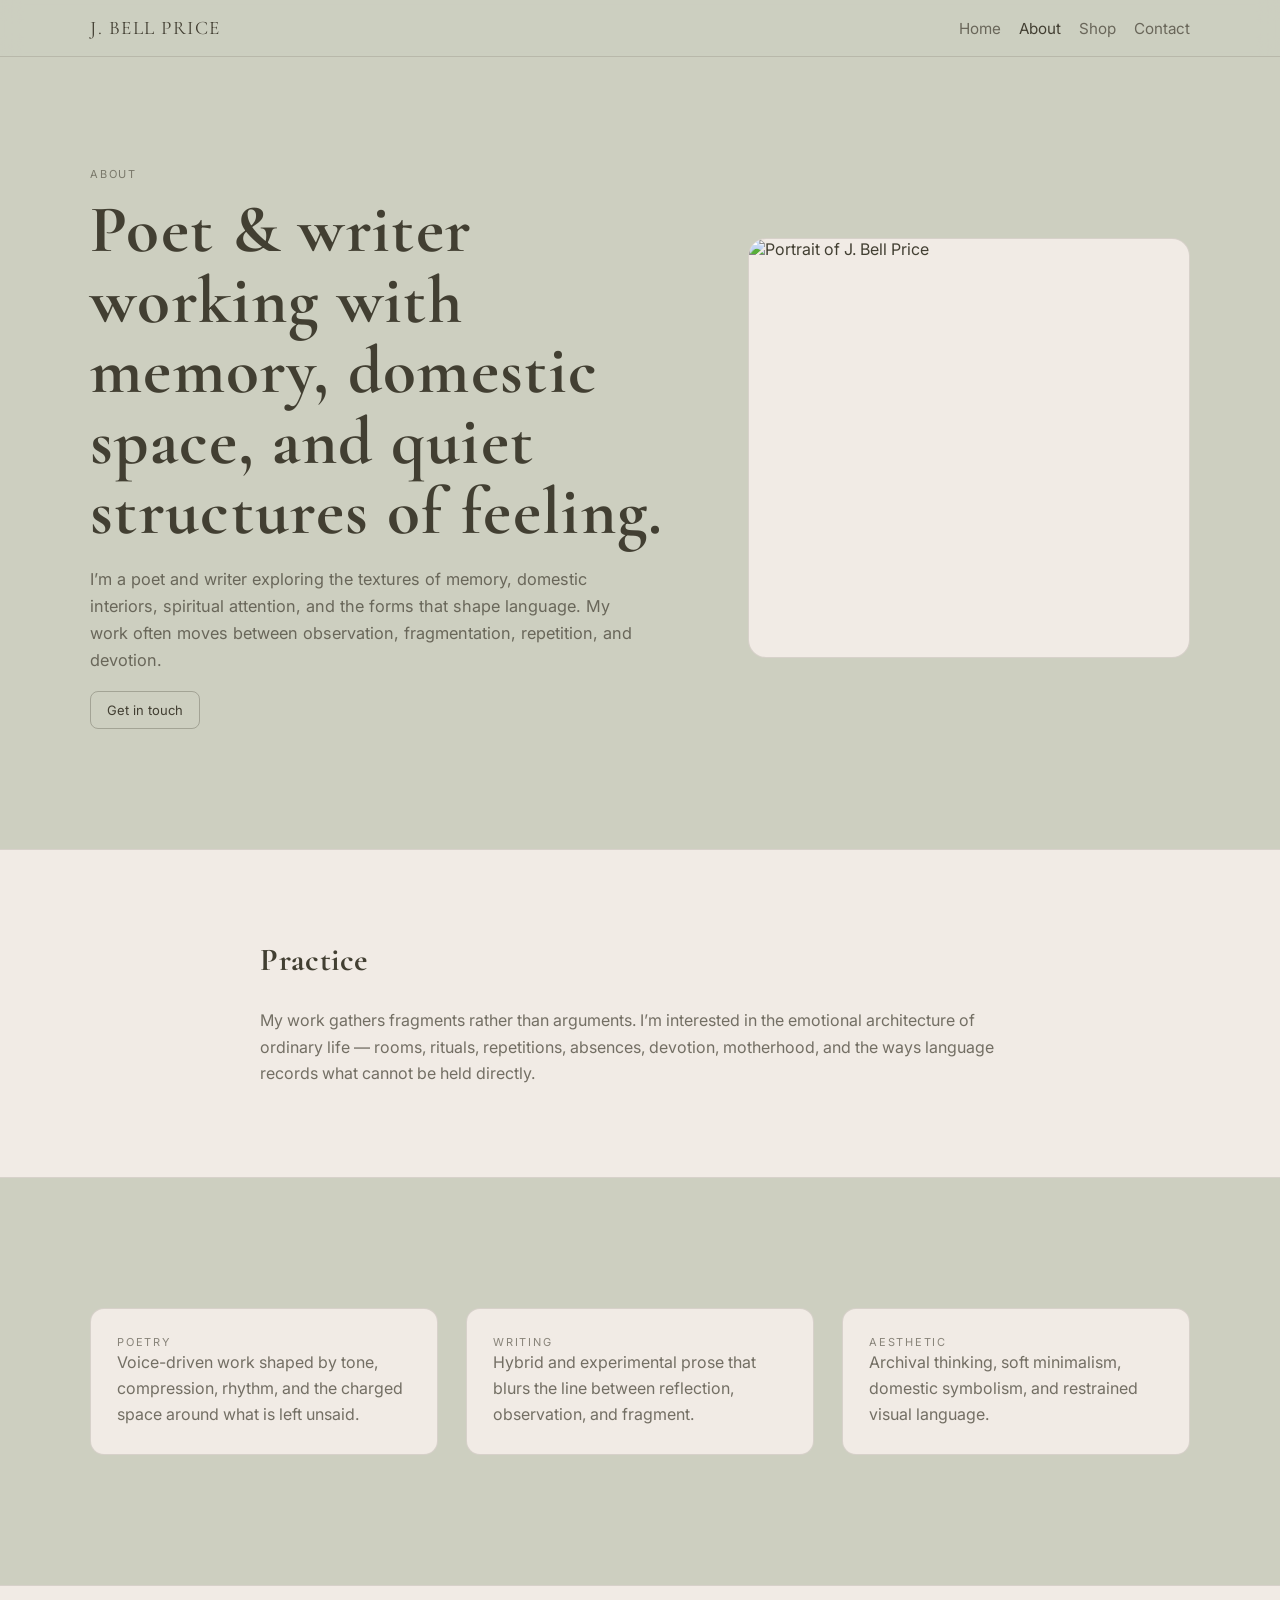
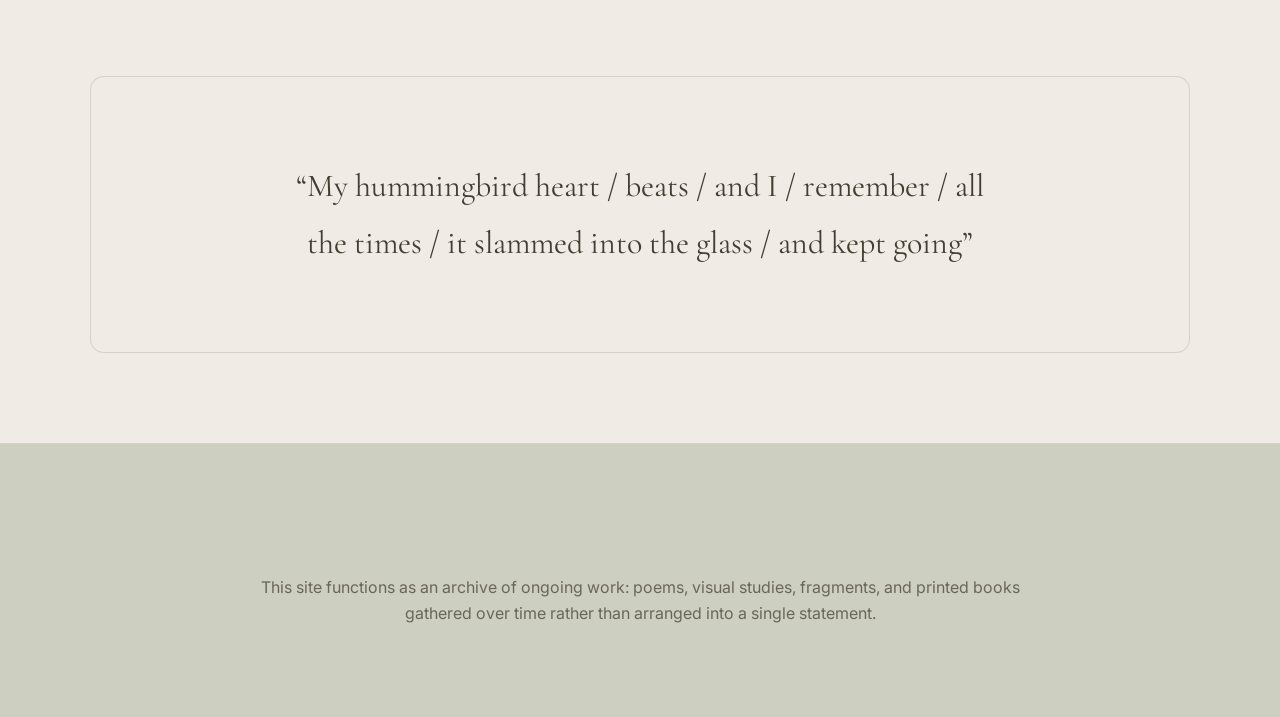
==== about.html @ c355fa76 "No hover on about page as well as minor updates" ====
<!DOCTYPE html>
<html lang="en">
<head>
  <meta charset="UTF-8" />
  <meta name="viewport" content="width=device-width, initial-scale=1.0" />
  <title>About | J. Bell Price</title>

  <!-- Match homepage font stack for consistency across the site -->
  <link href="https://fonts.googleapis.com/css2?family=Cormorant+Garamond:wght@400;600&family=Inter:wght@300;400;500&display=swap" rel="stylesheet">

  <!-- Reuse the same shared stylesheet as the homepage -->
  <link rel="stylesheet" href="css/styles.css" />
</head>
<body>

  <!-- Site navigation matches the homepage -->
  <nav class="nav">
    <div class="container nav-inner">
      <div class="logo">J. BELL PRICE</div>
      <div class="nav-links">
        <a href="index.html">Home</a>
        <a href="about.html" class="active">About</a>
        <a href="shop.html">Shop</a>
        <a href="contact.html">Contact</a>
      </div>
    </div>
  </nav>

  <!-- About hero: uses the same editorial asymmetry as the homepage -->
  <section class="hero">
    <div class="container about-hero-grid">
      <div class="hero-copy">
        <div class="kicker">About</div>
        <h1>Poet &amp; writer working with memory, domestic space, and quiet structures of feeling.</h1>
        <p>
          I’m a poet and writer exploring the textures of memory, domestic interiors,
          spiritual attention, and the forms that shape language. My work often moves
          between observation, fragmentation, repetition, and devotion.
        </p>
        <a class="button" href="contact.html">Get in touch</a>
      </div>

      <!-- Portrait card visually echoes the homepage note card / image language -->
      <div class="about-portrait card image-card no-hover-card">
        <img src="images/portrait.jpg" alt="Portrait of J. Bell Price" />
      </div>
    </div>
  </section>

  <!-- Short statement section gives the page breathing room and editorial rhythm -->
  <section class="section alt">
    <div class="container narrow-copy">
      <div class="section-header">
        <h2>Practice</h2>
      </div>
      <p>
        My work gathers fragments rather than arguments. I’m interested in the emotional
        architecture of ordinary life — rooms, rituals, repetitions, absences, devotion,
        motherhood, and the ways language records what cannot be held directly.
      </p>
    </div>
  </section>

  <!-- Three cards reuse the homepage card language so the site feels unified -->
  <section class="section">
    <div class="container">
      <div class="about-focus-grid">
        <div class="card no-hover-card">
          <div class="tag">Poetry</div>
          <p>
            Voice-driven work shaped by tone, compression, rhythm, and the charged space around what is left unsaid.
          </p>
        </div>

        <div class="card no-hover-card">
          <div class="tag">Writing</div>
          <p>
            Hybrid and experimental prose that blurs the line between reflection, observation, and fragment.
          </p>
        </div>

        <div class="card no-hover-card">
          <div class="tag">Aesthetic</div>
          <p>
            Archival thinking, soft minimalism, domestic symbolism, and restrained visual language.
          </p>
        </div>
      </div>
    </div>
  </section>

  <!-- Quote block keeps the quieter, literary tone of the homepage -->
  <section class="section alt">
    <div class="container">
      <div class="card about-quote-card no-hover-card">
        <p class="about-quote">“My hummingbird heart / beats / and I / remember / all the times / it slammed into the glass / and kept going”</p>
      </div>
    </div>
  </section>

  <!-- Closing section helps the page feel complete instead of abruptly ending -->
  <section class="section">
    <div class="container narrow-copy about-endnote">
      <p>
        This site functions as an archive of ongoing work: poems, visual studies, fragments,
        and printed books gathered over time rather than arranged into a single statement.
      </p>
    </div>
  </section>

</body>
</html>
---- css/styles.css ----
/* ========================================
   J. BELL PRICE — SHARED SITE STYLES
   ----------------------------------------
   This file is intended to power the homepage,
   about, contact, and shop pages with a single
   visual system.
======================================== */

/* ========================================
   1) DESIGN TOKENS
   Centralized colors, shadows, and spacing.
   Update these first if you want to evolve the
   overall feel of the site.
======================================== */
:root {
  --bg: #cdcfc0;
  --surface: #f1ebe5;
  --text: #423f32;
  --muted: rgba(66, 63, 50, 0.72);
  --line: rgba(66, 63, 50, 0.15);
  --line-strong: rgba(66, 63, 50, 0.3);
  --shadow: rgba(0, 0, 0, 0.08);
}

/* ========================================
   2) BASE / RESET
   Shared reset and typography foundation.
======================================== */
* {
  box-sizing: border-box;
  margin: 0;
  padding: 0;
}

html {
  scroll-behavior: smooth;
}

body {
  margin: 0;
  background: var(--bg);
  color: var(--text);
  font-family: 'Inter', system-ui, -apple-system, sans-serif;
}

h1,
h2,
h3 {
  font-family: 'Cormorant Garamond', serif;
  letter-spacing: 0.02em;
  margin: 0;
}

p {
  line-height: 1.65;
  color: var(--muted);
}

a {
  color: inherit;
  text-decoration: none;
}

img {
  max-width: 100%;
}

/* ========================================
   3) SHARED LAYOUT HELPERS
   Reused across all pages.
======================================== */
.container {
  width: min(1100px, 92%);
  margin: 0 auto;
}

.section {
  padding: 90px 0;
}

.section.alt {
  background: var(--surface);
  margin: 40px 0;
  border-top: 1px solid var(--line);
  border-bottom: 1px solid var(--line);
}

.hero {
  padding: 110px 0 80px;
}

.narrow-copy {
  max-width: 760px;
}

.section-header {
  margin-bottom: 28px;
}

.section-header h2 {
  font-size: 2rem;
  margin-bottom: 10px;
}

.section-intro {
  max-width: 560px;
}

/* ========================================
   4) SHARED TYPE DETAILS
   Small recurring typographic treatments.
======================================== */
.kicker,
.tag,
.work-meta {
  text-transform: uppercase;
  letter-spacing: 0.16em;
  font-size: 11px;
  color: rgba(66, 63, 50, 0.6);
}

/* ========================================
   5) NAVIGATION
   Shared across every page.
======================================== */
.nav {
  position: sticky;
  top: 0;
  z-index: 100;
  background: rgba(205, 207, 192, 0.9);
  backdrop-filter: blur(10px);
  border-bottom: 1px solid var(--line);
}

.nav-inner {
  display: flex;
  justify-content: space-between;
  align-items: center;
  gap: 24px;
  padding: 16px 0;
}

.logo {
  font-family: 'Cormorant Garamond', serif;
  font-size: 1.2rem;
  letter-spacing: 0.08em;
  white-space: nowrap;
}

.nav-links {
  display: flex;
  gap: 18px;
  flex-wrap: wrap;
}

.nav-links a {
  color: rgba(66, 63, 50, 0.72);
  font-size: 0.95rem;
  transition: opacity 0.2s ease, color 0.2s ease;
}

.nav-links a:hover,
.nav-links a.active {
  color: var(--text);
  opacity: 1;
}

/* ========================================
   6) SHARED BUTTONS + CARDS
   Used throughout the site so pages feel related.
======================================== */
.button {
  display: inline-block;
  margin-top: 18px;
  padding: 10px 16px;
  border: 1px solid var(--line-strong);
  border-radius: 8px;
  font-size: 13px;
  transition: background 0.2s ease, transform 0.2s ease;
}

.button:hover {
  background: rgba(255, 255, 255, 0.35);
  transform: translateY(-1px);
}

.card {
  background: var(--surface);
  border: 1px solid var(--line);
  padding: 26px;
  border-radius: 14px;
  transition: transform 0.25s ease, box-shadow 0.25s ease;
}

.card:hover {
  transform: translateY(-6px);
  box-shadow: 0 20px 40px var(--shadow);
}

.no-hover-card:hover {
  transform: none;
  box-shadow: none;
}

.image-card {
  padding: 0;
  overflow: hidden;
  border-radius: 18px;
}

.image-card img {
  width: 100%;
  height: 100%;
  object-fit: cover;
  display: block;
}

.error {
  color: #8b2f2f;
  text-align: center;
  margin-top: 28px;
}

/* ========================================
   7) HOMEPAGE — HERO + THEMES + WORKS
======================================== */
.hero-grid {
  display: grid;
  grid-template-columns: 1.3fr 0.7fr;
  gap: 60px;
  align-items: center;
}

.hero-copy .kicker {
  margin-bottom: 14px;
}

.hero h1 {
  font-size: clamp(2.5rem, 6vw, 4.2rem);
  line-height: 1.05;
  max-width: 760px;
}

.hero-copy p {
  margin-top: 18px;
  max-width: 560px;
  font-size: 1.02rem;
}

.themes-grid {
  display: grid;
  grid-template-columns: repeat(auto-fit, minmax(210px, 1fr));
  gap: 18px;
}

.theme-card {
  display: block;
  background: rgba(255, 255, 255, 0.18);
  border: 1px solid var(--line);
  border-radius: 14px;
  padding: 22px;
  transition: transform 0.25s ease, box-shadow 0.25s ease, background 0.25s ease;
}

.theme-card:hover {
  transform: translateY(-4px);
  box-shadow: 0 16px 32px var(--shadow);
  background: rgba(255, 255, 255, 0.28);
}

.theme-card h3 {
  font-size: 1.5rem;
  margin: 6px 0 8px;
}

.works-feed {
  display: grid;
  gap: 34px;
}

.work {
  display: grid;
  grid-template-columns: minmax(0, 1.1fr) minmax(260px, 0.9fr);
  gap: 24px;
  align-items: center;
  padding: 18px 0;
  border-bottom: 1px solid var(--line);
}

.work.align-right {
  grid-template-columns: minmax(260px, 0.9fr) minmax(0, 1.1fr);
}

.work.align-right .work-art {
  order: 2;
}

.work.align-right .work-text {
  order: 1;
  text-align: right;
  justify-self: end;
}

.work-art {
  position: relative;
  width: 100%;
  overflow: hidden;
  border-radius: 14px;
  background: var(--surface);
  border: 1px solid var(--line);
  min-height: 220px;
}

.work-art img {
  width: 100%;
  height: 100%;
  object-fit: cover;
  display: block;
  transition: transform 0.4s ease;
}

.work:hover .work-art img {
  transform: scale(1.05);
}

.work.is-large .work-art {
  min-height: 360px;
}

.work.is-medium .work-art {
  min-height: 280px;
}

.work.is-small .work-art {
  min-height: 220px;
}

.work.is-text {
  grid-template-columns: 1fr;
}

.work-text {
  max-width: 420px;
}

.work-text h3 {
  position: relative;
  font-size: clamp(1.6rem, 3vw, 2.1rem);
  margin: 8px 0 12px;
  display: inline-block;
  transition: transform 0.25s ease;
}

.work-text h3::after {
  content: "";
  position: absolute;
  left: 0;
  bottom: -4px;
  width: 100%;
  height: 1px;
  background: var(--text);
  transform: scaleX(0);
  transform-origin: left;
  transition: transform 0.25s ease;
}

.work:hover .work-text h3 {
  transform: scale(1.02);
}

.work:hover .work-text h3::after {
  transform: scaleX(1);
}

/* ========================================
   8) HOMEPAGE — BOOKSHELF
======================================== */
.books-shelf-wrap {
  overflow-x: auto;
  overflow-y: visible;
  padding-top: 220px;
  margin-top: -196px;
}

#books-grid {
  display: flex;
  align-items: flex-end;
  gap: 0;
  margin-top: 24px;
  overflow: visible;
  padding-bottom: 16px;
  min-width: max-content;
  position: relative;
}

#books-grid::after {
  content: "";
  position: absolute;
  left: 0;
  right: 0;
  bottom: 0;
  height: 8px;
  background: rgba(66, 63, 50, 0.25);
  border-radius: 3px;
}

.card-link {
  position: relative;
  display: flex;
  align-items: flex-end;
  justify-content: center;
  margin-right: 2px;
  transform: rotate(var(--tilt, 0deg));
  transform-origin: bottom center;
  transition: transform 0.25s ease;
}

.book-card {
  position: relative;
  background: none;
  border: none;
  padding: 0;
  display: flex;
  align-items: flex-end;
  justify-content: center;
}

.book-preview {
  display: none;
}

.card-link:hover {
  transform: translateY(-6px) rotate(var(--tilt, 0deg));
}

.book-spine {
  width: auto;
  height: 160px;
  object-fit: contain;
  display: block;
  transition: transform 0.2s ease;
}

.card-link.is-large .book-spine {
  height: 190px;
}

.card-link.is-wide .book-spine {
  height: 175px;
}

.card-link.is-tall .book-spine {
  height: 210px;
}

.card-link:hover .book-spine {
  transform: translateY(-4px);
}

.floating-book-preview {
  position: fixed;
  z-index: 1000;
  width: 180px;
  padding: 10px;
  border-radius: 14px;
  border: 1px solid var(--line);
  background: var(--surface);
  box-shadow: 0 20px 40px var(--shadow);
  pointer-events: none;
  opacity: 0;
  transform: translateY(10px) scale(0.98);
  transition: opacity 0.18s ease, transform 0.18s ease;
}

.floating-book-preview.is-visible {
  opacity: 1;
  transform: translateY(0) scale(1);
}

.book-full {
  width: 100%;
  height: auto;
  display: block;
  border-radius: 8px;
}

.books-empty {
  margin-top: 24px;
  border: 1px dashed rgba(66, 63, 50, 0.25);
  border-radius: 14px;
  padding: 34px;
  text-align: center;
  color: var(--muted);
  background: rgba(255, 255, 255, 0.16);
}

/* ========================================
   9) ABOUT PAGE
   These classes give the About page a specific
   structure while still using shared cards,
   typography, and spacing.
======================================== */
.about-hero-grid {
  display: grid;
  grid-template-columns: 1.15fr 0.85fr;
  gap: 60px;
  align-items: center;
}

.about-portrait {
  min-height: 420px;
}

.about-focus-grid {
  display: grid;
  grid-template-columns: repeat(3, minmax(0, 1fr));
  gap: 28px;
}

.about-quote-card {
  padding: 80px;
  text-align: center;
}

.about-quote {
  font-size: clamp(1.5rem, 2.5vw, 2rem);
  line-height: 1.8;
  max-width: 720px;
  margin: 0 auto;
  font-family: 'Cormorant Garamond', serif;
  color: var(--text);
}

.about-endnote {
  text-align: center;
}

/* ========================================
   10) CONTACT PAGE
   Contact layout and form styles are isolated
   here so they stay reusable but organized.
======================================== */
.contact-grid {
  display: grid;
  grid-template-columns: 0.95fr 1.05fr;
  gap: 60px;
  align-items: start;
}

.contact-intro p {
  max-width: 560px;
}

.contact-details {
  margin-top: 28px;
}

.contact-form-card {
  padding: 34px;
}

.contact-form {
  width: 100%;
}

.contact-form label {
  display: block;
  margin-bottom: 8px;
  font-size: 11px;
  letter-spacing: 0.16em;
  text-transform: uppercase;
  color: rgba(66, 63, 50, 0.6);
}

.contact-form input,
.contact-form textarea {
  width: 100%;
  margin-bottom: 20px;
  padding: 14px 16px;
  border-radius: 10px;
  border: 1px solid var(--line);
  background: rgba(255, 255, 255, 0.6);
  color: var(--text);
  font: inherit;
  transition: border-color 0.2s ease, background 0.2s ease;
}

.contact-form input:focus,
.contact-form textarea:focus {
  outline: none;
  border-color: rgba(66, 63, 50, 0.3);
  background: rgba(255, 255, 255, 0.9);
}

.contact-form textarea {
  min-height: 160px;
  resize: vertical;
}

.contact-submit {
  cursor: pointer;
  background: transparent;
}

/* ========================================
   11) SHOP PAGE
   Product grid + product card rules.
======================================== */
.shop-hero {
  padding-bottom: 40px;
}

.shop-header {
  text-align: center;
  max-width: 760px;
}

.shop-header h1 {
  margin-top: 10px;
  margin-bottom: 14px;
}

.shop-header p {
  max-width: 560px;
  margin: 0 auto;
}

.shop-grid {
  display: grid;
  grid-template-columns: repeat(3, minmax(0, 1fr));
  gap: 28px;
}

.product {
  padding: 0;
  overflow: hidden;
}

.product-image-link {
  display: block;
}

.product-image {
  background: rgba(255, 255, 255, 0.22);
  border-bottom: 1px solid var(--line);
  aspect-ratio: 4 / 3;
  overflow: hidden;
}

.product-image img {
  width: 100%;
  height: 100%;
  object-fit: cover;
  display: block;
  transition: transform 0.4s ease;
}

.product:hover .product-image img {
  transform: scale(1.04);
}

.product-content {
  padding: 22px;
}

.product-title {
  font-size: 1.6rem;
  margin: 8px 0 8px;
  font-family: 'Cormorant Garamond', serif;
}

.product-desc {
  margin-bottom: 16px;
}

.product-meta {
  display: flex;
  justify-content: space-between;
  align-items: center;
  gap: 16px;
}

.price {
  font-size: 0.95rem;
  color: var(--text);
}

.product-button {
  margin-top: 0;
}

/* ========================================
   12) EXTERNAL TRACE / PLACEHOLDERS
======================================== */
.external-trace p {
  max-width: 520px;
}

.ig-placeholder {
  margin-top: 22px;
  border: 1px dashed rgba(66, 63, 50, 0.25);
  padding: 40px;
  text-align: center;
  border-radius: 14px;
  background: rgba(255, 255, 255, 0.16);
  color: var(--muted);
}

.about {
  text-align: center;
  max-width: 680px;
  margin: 0 auto;
}

/* ========================================
   13) RESPONSIVE RULES
   Shared breakpoints live at the bottom so
   they are easy to find and update.
======================================== */
@media (max-width: 1000px) {
  .shop-grid {
    grid-template-columns: repeat(2, minmax(0, 1fr));
  }
}

@media (max-width: 900px) {
  .hero-grid,
  .about-hero-grid,
  .contact-grid,
  .work,
  .work.align-right,
  .about-focus-grid {
    grid-template-columns: 1fr;
  }

  .hero {
    padding: 90px 0 60px;
  }

  .hero h1 {
    font-size: 36px;
  }

  .work.align-right .work-art,
  .work.align-right .work-text {
    order: initial;
  }

  .work.align-right .work-text {
    text-align: left;
    justify-self: start;
  }

  .about-portrait {
    min-height: 340px;
  }

  .about-quote-card {
    padding: 48px 28px;
  }
}

@media (max-width: 700px) {
  .nav-inner {
    flex-direction: column;
    align-items: flex-start;
  }

  .nav-links {
    gap: 14px;
  }

  .section {
    padding: 72px 0;
  }

  .books-shelf-wrap {
    padding-top: 200px;
    margin-top: -176px;
  }

  .shop-grid {
    grid-template-columns: 1fr;
  }
}

.work-page-grid {
  display: grid;
  grid-template-columns: 0.9fr 1.1fr;
  gap: 60px;
  align-items: center;
}

.work-image-card {
  min-height: 460px;
}

.work-theme-list {
  display: flex;
  flex-wrap: wrap;
  gap: 8px;
  margin-top: 22px;
}

.work-theme-list a {
  border: 1px solid var(--line);
  border-radius: 999px;
  padding: 6px 10px;
  font-size: 12px;
}

.work-body {
  max-width: 760px;
}

.poem-text p,
.prose-text p {
  margin-bottom: 1.4em;
}

@media (max-width: 900px) {
  .work-page-grid {
    grid-template-columns: 1fr;
  }

  .work-image-card {
    min-height: 340px;
  }
}
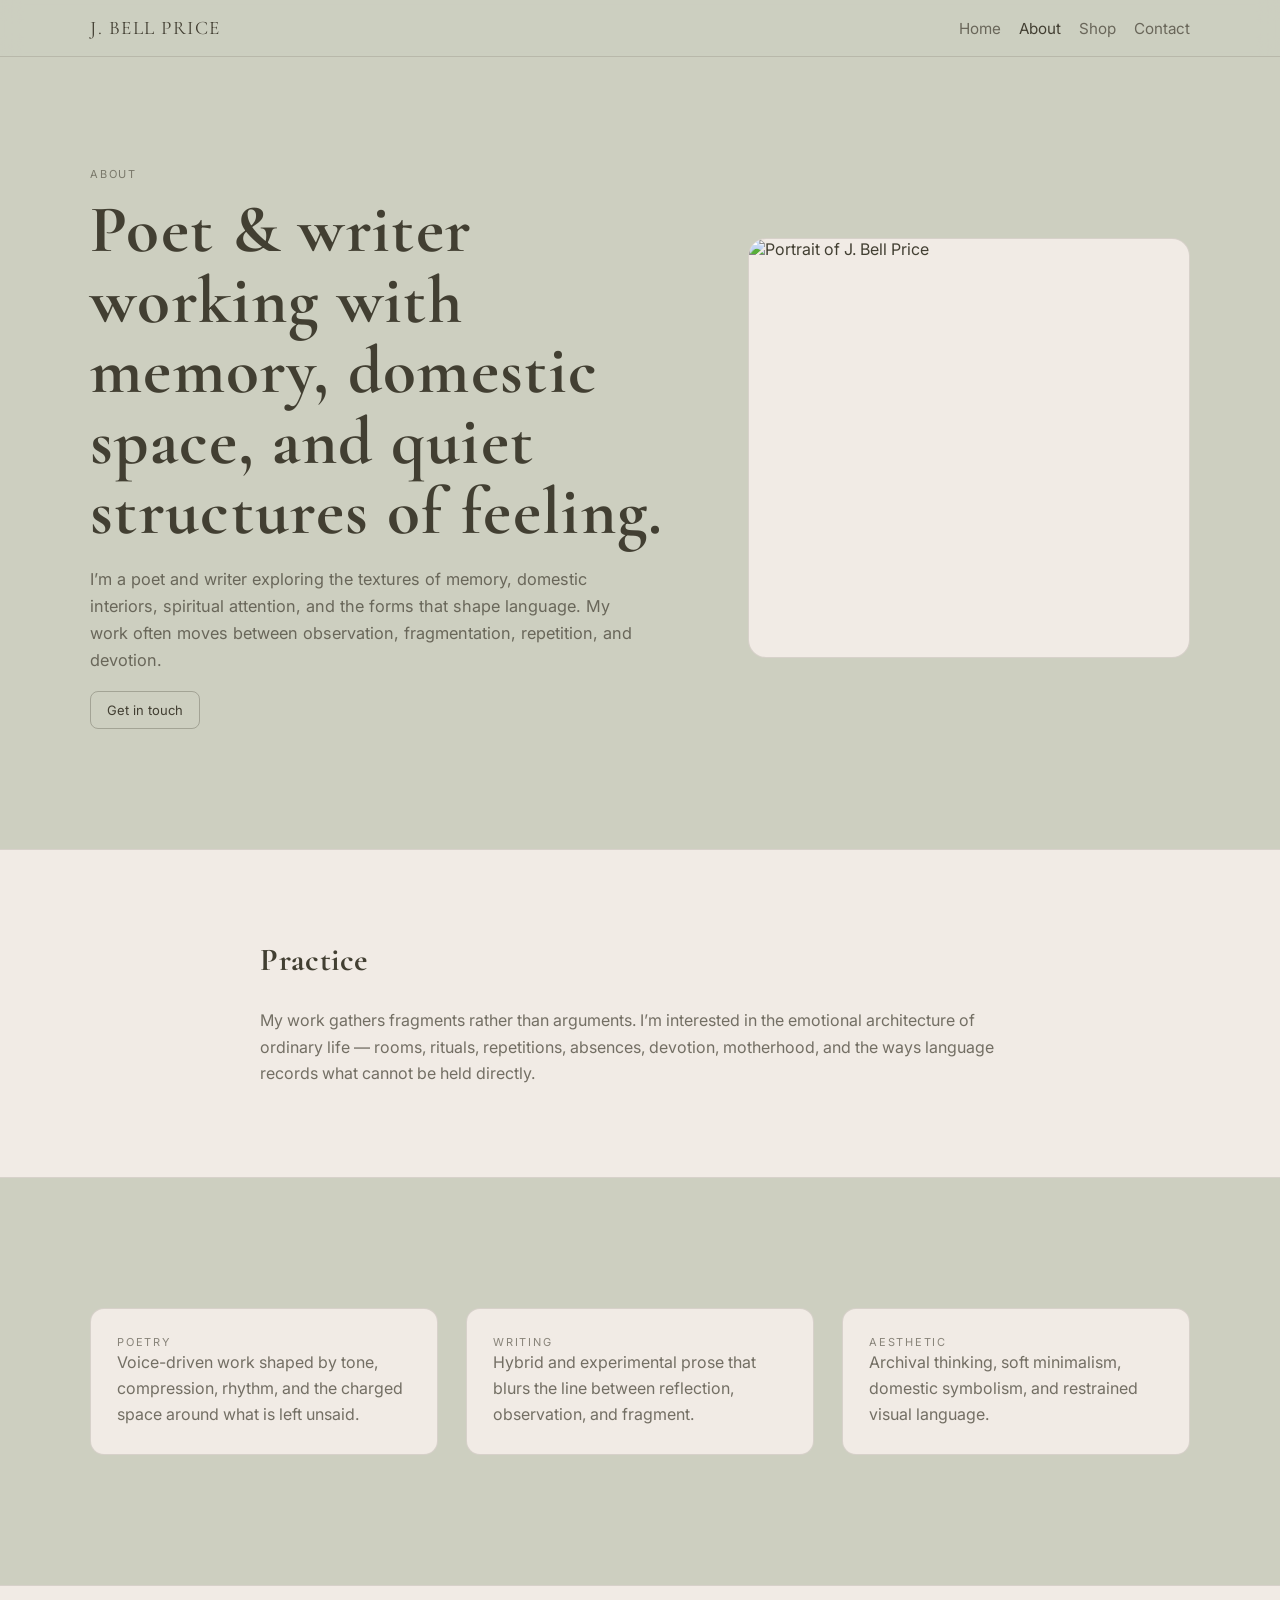
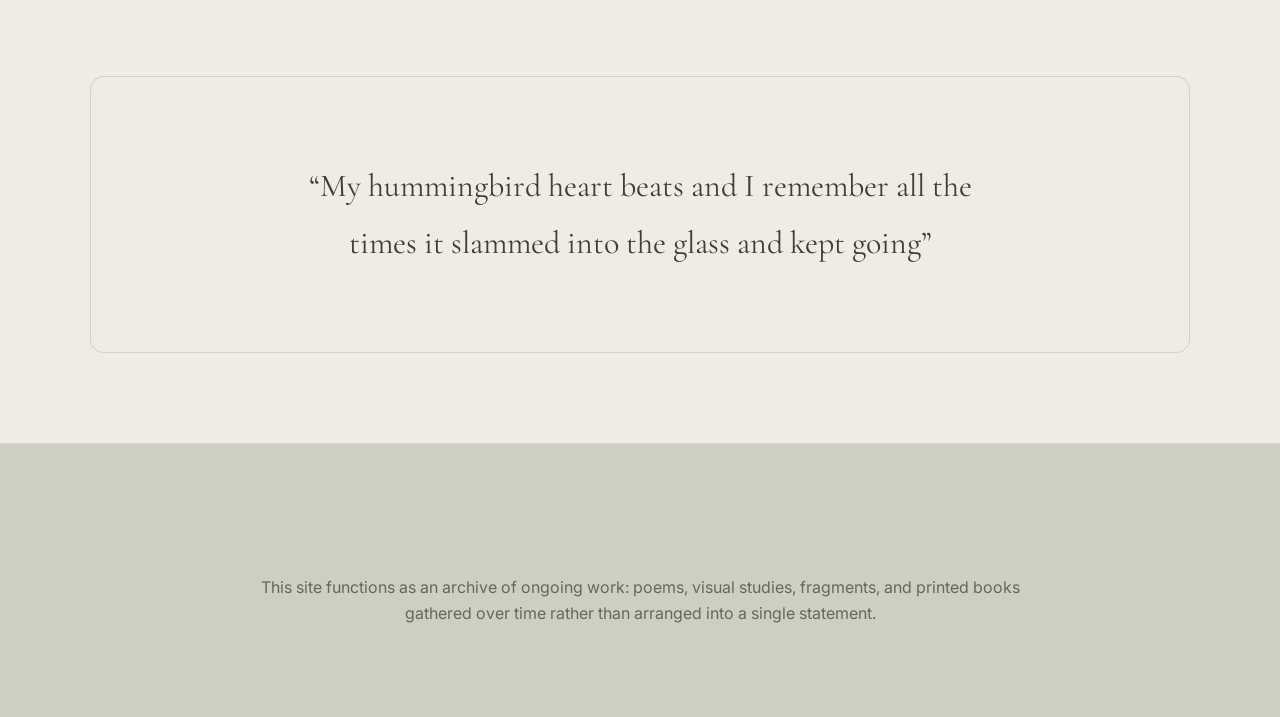
==== commit 9da4aa0f: "Update about.html" ====
--- a/about.html
+++ b/about.html
@@ -93,7 +93,13 @@
   <section class="section alt">
     <div class="container">
       <div class="card about-quote-card no-hover-card">
-        <p class="about-quote">“My hummingbird heart / beats / and I / remember / all the times / it slammed into the glass / and kept going”</p>
+        <p class="about-quote">“My hummingbird heart
+        beats
+        and I
+        remember
+        all the times
+        it slammed into the glass
+        and kept going”</p>
       </div>
     </div>
   </section>
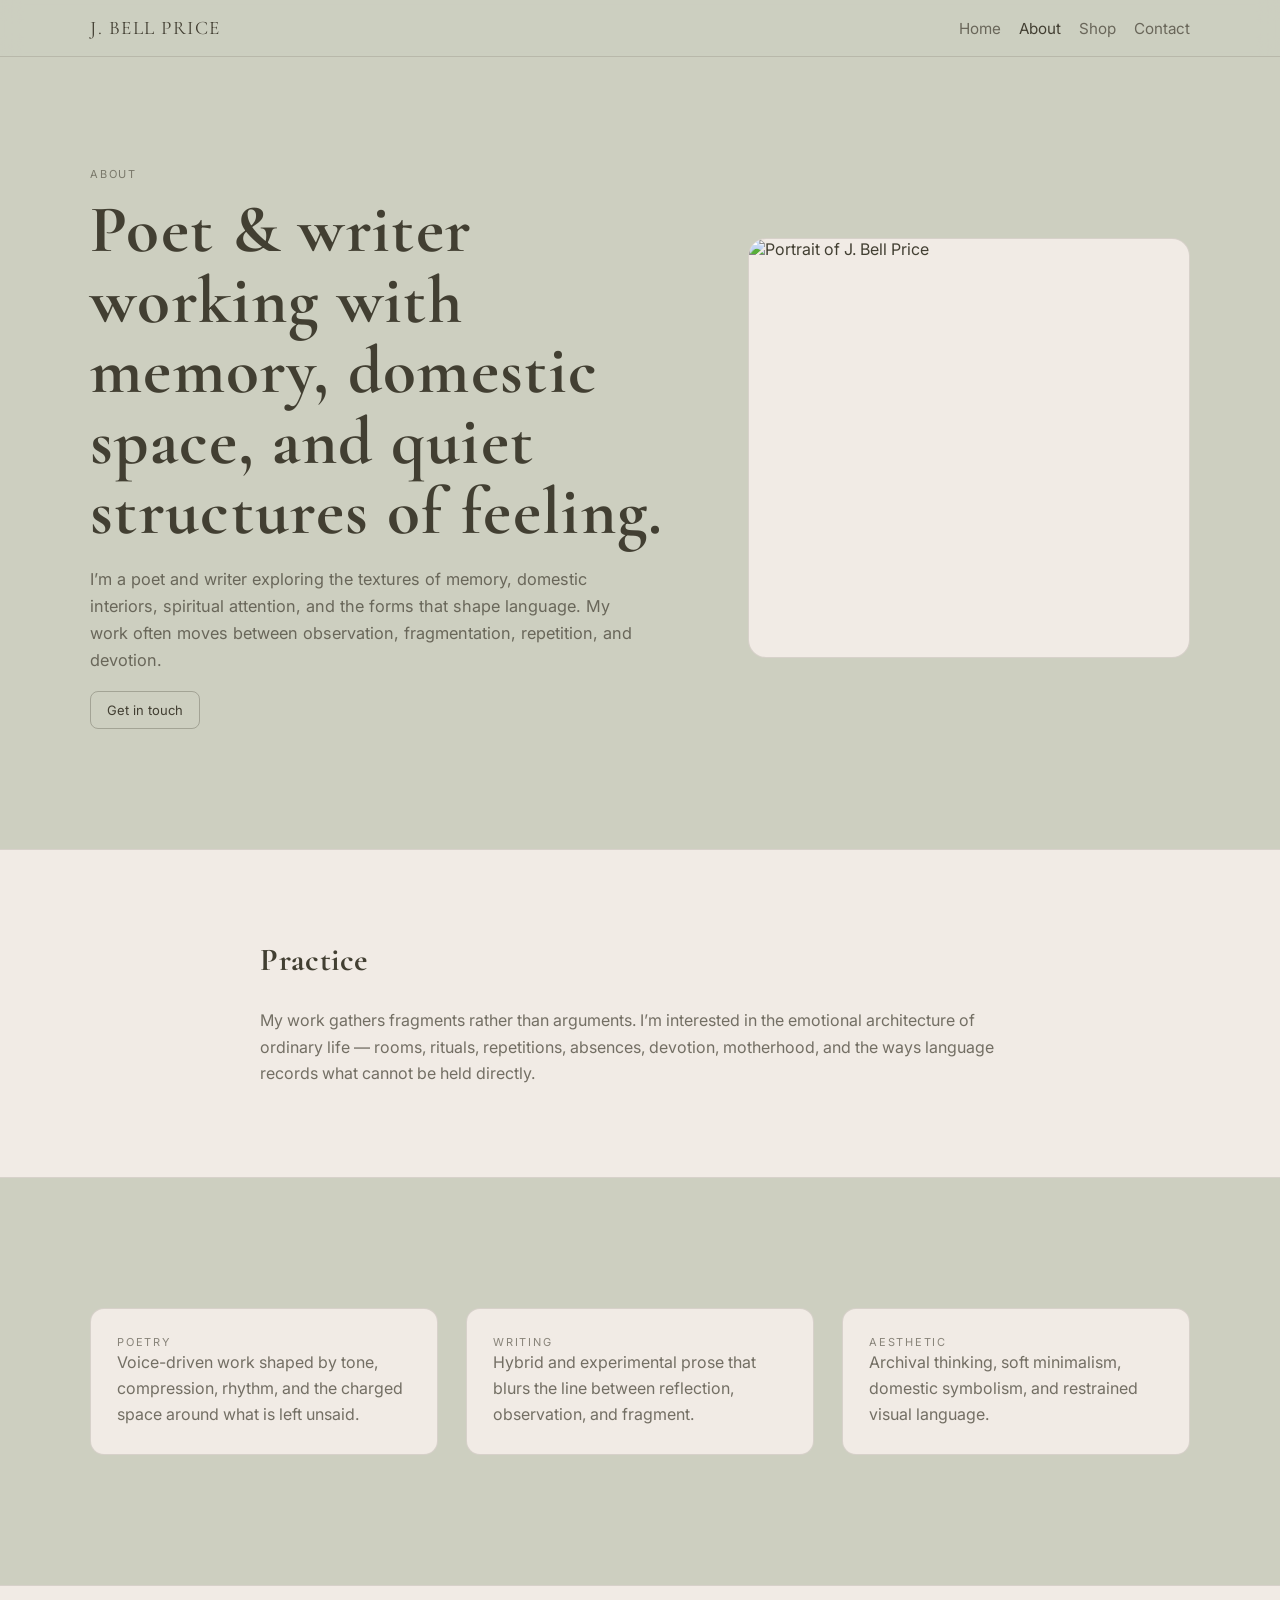
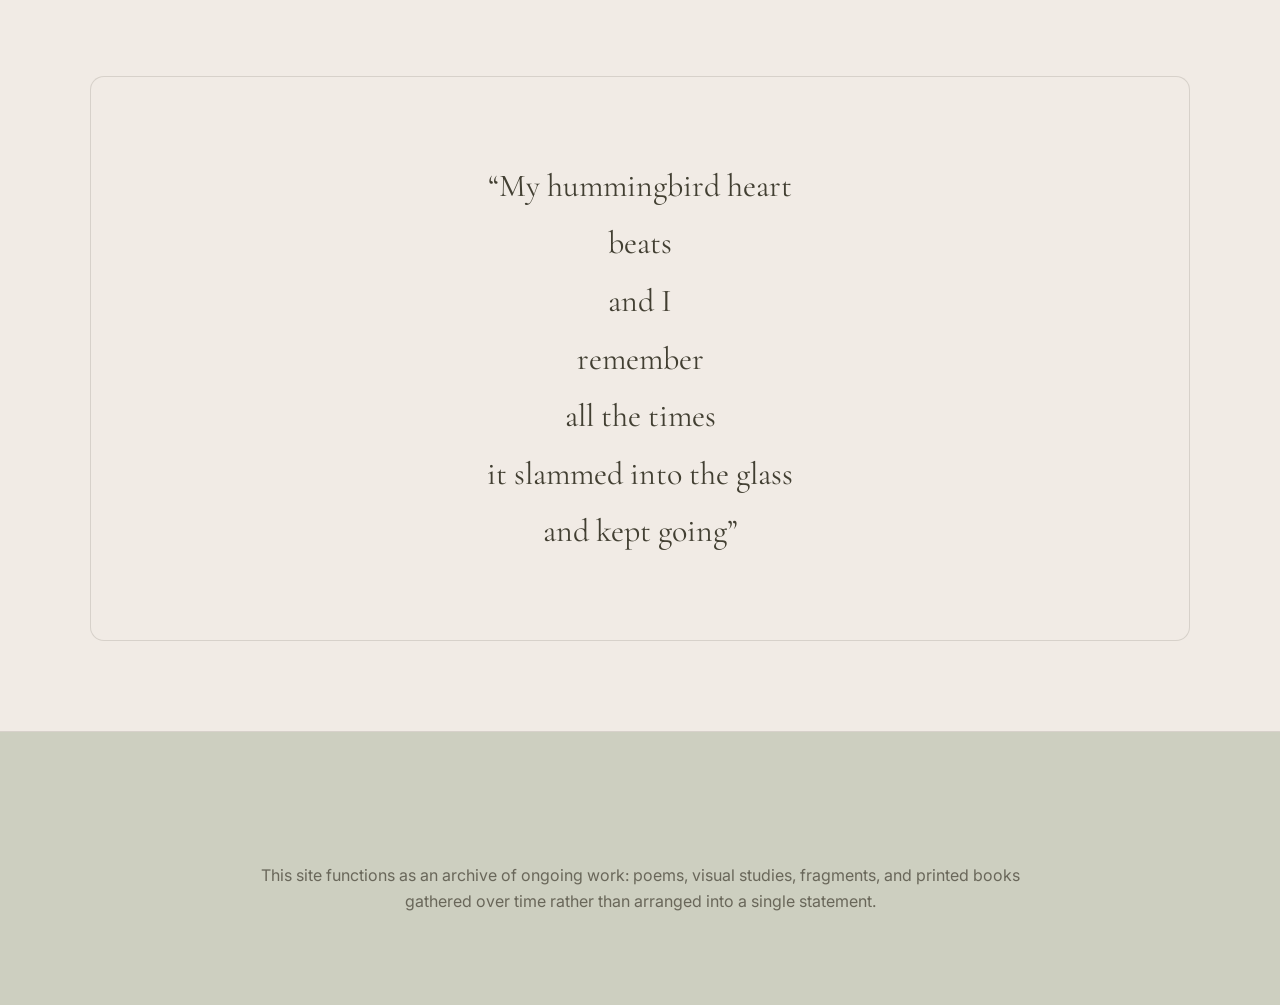
==== commit 6184562d: "Update about.html" ====
--- a/about.html
+++ b/about.html
@@ -93,12 +93,12 @@
   <section class="section alt">
     <div class="container">
       <div class="card about-quote-card no-hover-card">
-        <p class="about-quote">“My hummingbird heart
-        beats
-        and I
-        remember
-        all the times
-        it slammed into the glass
+        <p class="about-quote">“My hummingbird heart <br>
+        beats<br>
+        and I<br>
+        remember<br>
+        all the times<br>
+        it slammed into the glass<br>
         and kept going”</p>
       </div>
     </div>
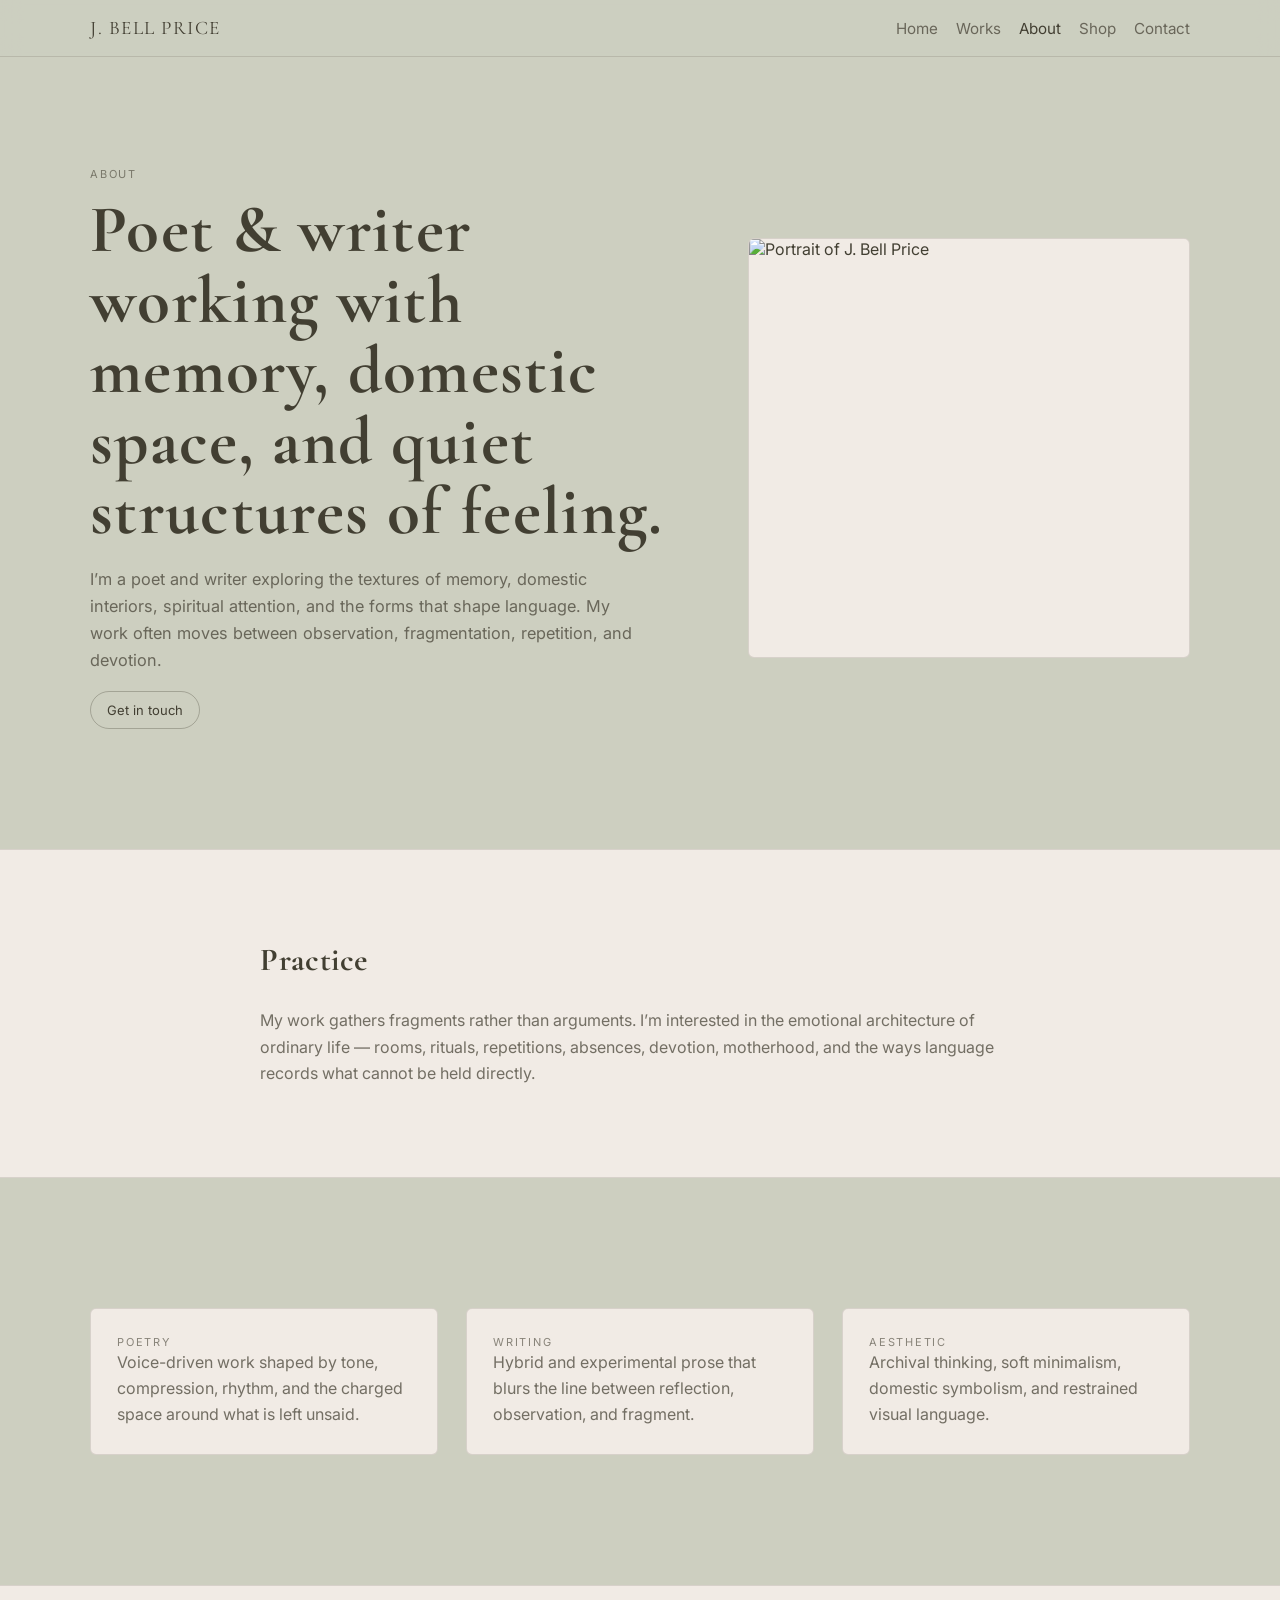
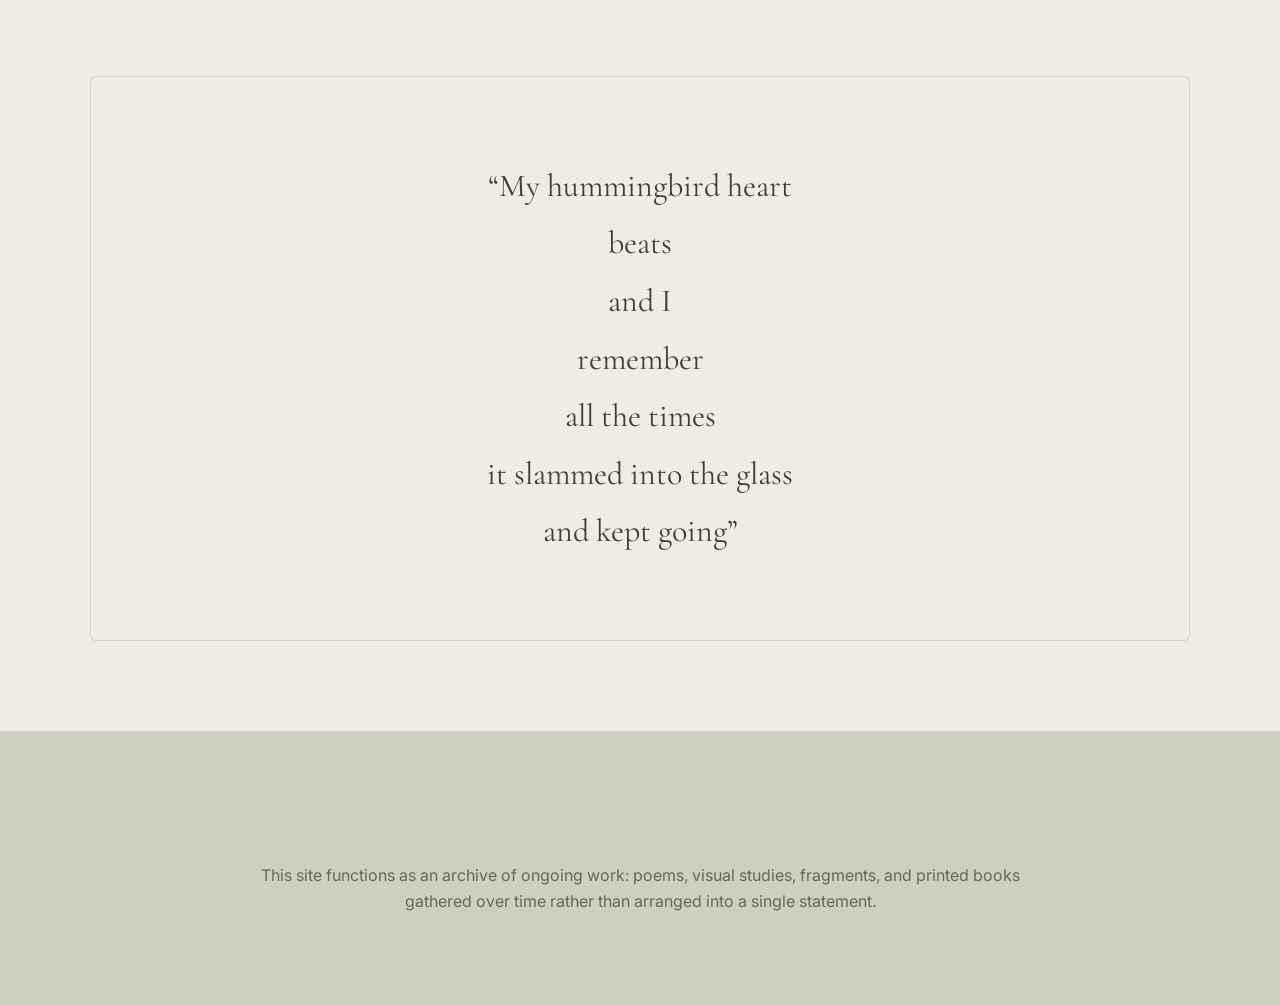
==== commit 9a5df9c2: "modified:   about.html 	modified:   contact.html 	modified:   css/styles.css 	modified:   index.html" ====
--- a/about.html
+++ b/about.html
@@ -1,6 +1,7 @@
 <!DOCTYPE html>
 <html lang="en">
 <head>
+  <link rel="icon" type="image/png" href="images/favicon.png">
   <meta charset="UTF-8" />
   <meta name="viewport" content="width=device-width, initial-scale=1.0" />
   <title>About | J. Bell Price</title>
@@ -19,6 +20,7 @@
       <div class="logo">J. BELL PRICE</div>
       <div class="nav-links">
         <a href="index.html">Home</a>
+        <a href="works.html">Works</a>
         <a href="about.html" class="active">About</a>
         <a href="shop.html">Shop</a>
         <a href="contact.html">Contact</a>
--- a/css/styles.css
+++ b/css/styles.css
@@ -20,6 +20,11 @@
   --line: rgba(66, 63, 50, 0.15);
   --line-strong: rgba(66, 63, 50, 0.3);
   --shadow: rgba(0, 0, 0, 0.08);
+  --radius: 6px;
+  --radius-button: 999px;
+  --ink: var(--text);
+  --font-display: 'Cormorant Garamond', serif;
+  --font-body: 'Inter', system-ui, -apple-system, sans-serif;
 }
 
 /* ========================================
@@ -174,7 +179,7 @@
   margin-top: 18px;
   padding: 10px 16px;
   border: 1px solid var(--line-strong);
-  border-radius: 8px;
+  border-radius: var(--radius-button);
   font-size: 13px;
   transition: background 0.2s ease, transform 0.2s ease;
 }
@@ -188,7 +193,7 @@
   background: var(--surface);
   border: 1px solid var(--line);
   padding: 26px;
-  border-radius: 14px;
+  border-radius: var(--radius);
   transition: transform 0.25s ease, box-shadow 0.25s ease;
 }
 
@@ -205,7 +210,7 @@
 .image-card {
   padding: 0;
   overflow: hidden;
-  border-radius: 18px;
+  border-radius: var(--radius);
 }
 
 .image-card img {
@@ -255,9 +260,10 @@
 
 .theme-card {
   display: block;
-  background: rgba(255, 255, 255, 0.18);
-  border: 1px solid var(--line);
-  border-radius: 14px;
+  background: none;
+  /*background: rgba(255, 255, 255, 0.18);*/
+  /*border: 1px solid var(--line);*/
+  border-radius: var(--radius);
   padding: 22px;
   transition: transform 0.25s ease, box-shadow 0.25s ease, background 0.25s ease;
 }
@@ -265,17 +271,44 @@
 .theme-card:hover {
   transform: translateY(-4px);
   box-shadow: 0 16px 32px var(--shadow);
-  background: rgba(255, 255, 255, 0.28);
+  background: none;
+  /*background: rgba(255, 255, 255, 0.28);*/
 }
 
 .theme-card h3 {
-  font-size: 1.5rem;
-  margin: 6px 0 8px;
+  position: relative;
+  display: inline-block;
+  margin-bottom: 4px;
+}
+
+.theme-card h3::after {
+  content: "";
+  position: absolute;
+  left: 0;
+  bottom: -2px;
+
+  width: 100%;
+  height: 1px;
+
+  background: currentColor;
+
+  transform: scaleX(0);
+  transform-origin: left;
+
+  opacity: 0.45;
+
+  transition: transform 0.25s ease;
+}
+
+.theme-card:hover h3::after {
+  transform: scaleX(1);
 }
 
 .works-feed {
   display: grid;
   gap: 34px;
+  margin-top: 50px;
+  margin-bottom: 40px;
 }
 
 .work {
@@ -305,7 +338,7 @@
   position: relative;
   width: 100%;
   overflow: hidden;
-  border-radius: 14px;
+  border-radius: var(--radius);
   background: var(--surface);
   border: 1px solid var(--line);
   min-height: 220px;
@@ -462,7 +495,7 @@
   z-index: 1000;
   width: 180px;
   padding: 10px;
-  border-radius: 14px;
+  border-radius: var(--radius);
   border: 1px solid var(--line);
   background: var(--surface);
   box-shadow: 0 20px 40px var(--shadow);
@@ -481,13 +514,13 @@
   width: 100%;
   height: auto;
   display: block;
-  border-radius: 8px;
+  border-radius: var(--radius);
 }
 
 .books-empty {
   margin-top: 24px;
   border: 1px dashed rgba(66, 63, 50, 0.25);
-  border-radius: 14px;
+  border-radius: var(--radius);
   padding: 34px;
   text-align: center;
   color: var(--muted);
@@ -577,7 +610,7 @@
   width: 100%;
   margin-bottom: 20px;
   padding: 14px 16px;
-  border-radius: 10px;
+  border-radius: var(--radius);
   border: 1px solid var(--line);
   background: rgba(255, 255, 255, 0.6);
   color: var(--text);
@@ -791,10 +824,6 @@
   align-items: center;
 }
 
-.work-image-card {
-  min-height: 460px;
-}
-
 .work-theme-list {
   display: flex;
   flex-wrap: wrap;
@@ -826,4 +855,642 @@
   .work-image-card {
     min-height: 340px;
   }
+}
+
+.hero-copy .button + .kicker,
+.narrow-copy .button + .kicker {
+  margin-top: 34px;
+  margin-bottom: 0px;
+}
+
+.work-image-card:hover {
+  transform: none;
+  box-shadow: none;
+}
+
+.work-image-card img:hover {
+  transform: none;
+}
+
+/* =========================
+   ELSEWHERE INDEX
+========================= */
+
+.elsewhere-index {
+  margin-top: 24px;
+  border-top: 1px solid rgba(47,44,39,0.15);
+}
+
+.elsewhere-link {
+  display: grid;
+  grid-template-columns: 220px 1fr;
+  gap: 40px;
+
+  padding: 22px 0;
+
+  border-bottom: 1px solid rgba(47,44,39,0.15);
+
+  text-decoration: none;
+  color: inherit;
+
+  transition: opacity 0.25s ease;
+}
+
+.elsewhere-link:hover {
+  opacity: 0.7;
+}
+
+.elsewhere-name {
+  font-family: Georgia, "Times New Roman", serif;
+  font-size: 1.5rem;
+  line-height: 1;
+}
+
+.elsewhere-name::after {
+  content: " ↗";
+  opacity: 0;
+  transition: opacity 0.25s ease;
+}
+
+.elsewhere-link:hover .elsewhere-name::after {
+  opacity: 1;
+}
+
+.elsewhere-description {
+  opacity: 0.75;
+  line-height: 1.6;
+}
+
+@media (max-width: 700px) {
+  .elsewhere-link {
+    grid-template-columns: 1fr;
+    gap: 8px;
+  }
+}
+
+
+/* =========================
+   ARCHIVE FILTERS
+========================= */
+
+.filters,
+.archive-filters {
+  display: flex;
+  flex-wrap: wrap;
+  gap: 28px;
+  margin: 24px 0 44px;
+}
+
+.filters button,
+.archive-filters button {
+  border: none;
+  background: none;
+  padding: 0;
+  border-radius: 0;
+  color: var(--ink);
+
+  position: relative;
+
+  font-family: var(--font-body);
+  font-size: 13px;
+  letter-spacing: 0.14em;
+  text-transform: uppercase;
+  cursor: pointer;
+}
+
+.filters button::after,
+.archive-filters button::after {
+  content: "";
+  position: absolute;
+  left: 0;
+  bottom: -7px;
+  width: 0;
+  height: 1px;
+  background: currentColor;
+  opacity: 0.55;
+  transition: width 0.2s ease;
+}
+
+.filters button:hover::after,
+.archive-filters button:hover::after,
+.filters button.active::after,
+.archive-filters button.active::after {
+  width: 100%;
+}
+
+.filters button.active,
+.archive-filters button.active {
+  color: var(--ink);
+}
+
+/* =========================
+   COMPLETE ARCHIVE
+========================= */
+
+.archive-list {
+  border-top: 1px solid var(--line);
+}
+
+.archive-item {
+  display: grid;
+  grid-template-columns: 110px minmax(0, 1fr) 120px;
+  gap: 28px;
+  padding: 22px 0;
+  border-bottom: 1px solid var(--line);
+  align-items: baseline;
+  color: inherit;
+}
+
+.archive-date,
+.archive-type {
+  font-size: 11px;
+  text-transform: uppercase;
+  letter-spacing: 0.14em;
+  color: rgba(47, 44, 39, 0.58);
+}
+
+.archive-title {
+  font-family: var(--font-display);
+  font-size: 1.55rem;
+  line-height: 1.15;
+}
+
+.archive-desc {
+  margin-top: 6px;
+  max-width: 620px;
+  opacity: 0.72;
+  font-family: var(--font-body);
+}
+
+.archive-item:hover .archive-title {
+  text-decoration: underline;
+  text-underline-offset: 5px;
+}
+
+/* =========================
+   WORKS PAGE THEME FILTERS
+========================= */
+.works-filter-group {
+  margin: 24px 0;
+}
+
+.works-filter-label {
+  margin-bottom: 12px;
+  font-size: 11px;
+  letter-spacing: 0.16em;
+  text-transform: uppercase;
+  color: rgba(66, 63, 50, 0.58);
+}
+
+.works-theme-filters {
+  display: flex;
+  flex-wrap: wrap;
+  gap: 24px;
+}
+
+.works-theme-filters button {
+  border: none;
+  background: none;
+  padding: 0;
+  color: var(--ink);
+  position: relative;
+  font-family: var(--font-body);
+  font-size: 13px;
+  letter-spacing: 0.14em;
+  text-transform: uppercase;
+  cursor: pointer;
+}
+
+.works-theme-filters button::after {
+  content: "";
+  position: absolute;
+  left: 0;
+  bottom: -7px;
+  width: 0;
+  height: 1px;
+  background: currentColor;
+  opacity: 0.55;
+  transition: width 0.2s ease;
+}
+
+.works-theme-filters button:hover::after,
+.works-theme-filters button.active::after {
+  width: 100%;
+}
+
+.archive-filters {
+  margin: 0;
+}
+
+/* ========================================
+   MOBILE RESPONSIVE POLISH
+======================================== */
+
+@media (max-width: 1000px) {
+  .shop-grid,
+  .about-focus-grid {
+    grid-template-columns: repeat(2, minmax(0, 1fr));
+  }
+}
+
+@media (max-width: 900px) {
+  .container {
+    width: min(100% - 36px, 1100px);
+  }
+
+  .hero-grid,
+  .about-hero-grid,
+  .contact-grid,
+  .work,
+  .work.align-right,
+  .work-page-grid {
+    grid-template-columns: 1fr;
+    gap: 34px;
+  }
+
+  .hero {
+    padding: 80px 0 56px;
+  }
+
+  .section {
+    padding: 72px 0;
+  }
+
+  .section.alt {
+    margin: 24px 0;
+  }
+
+  .work {
+    padding: 28px 0;
+  }
+
+  .work.align-right .work-art,
+  .work.align-right .work-text {
+    order: initial;
+  }
+
+  .work.align-right .work-text {
+    text-align: left;
+    justify-self: start;
+  }
+
+  .work-text {
+    max-width: 100%;
+  }
+
+  .work-art,
+  .work.is-large .work-art,
+  .work.is-medium .work-art,
+  .work.is-small .work-art {
+    min-height: 260px;
+  }
+
+  .about-portrait,
+  .work-image-card {
+    min-height: 320px;
+  }
+
+  .about-quote-card {
+    padding: 46px 24px;
+  }
+}
+
+@media (max-width: 700px) {
+  body {
+    font-size: 15px;
+  }
+
+  .container {
+    width: min(100% - 28px, 1100px);
+  }
+
+  .nav-inner {
+    flex-direction: column;
+    align-items: flex-start;
+    gap: 12px;
+    padding: 14px 0;
+  }
+
+  .nav-links {
+    gap: 12px 16px;
+  }
+
+  .nav-links a {
+    font-size: 0.9rem;
+  }
+
+  .hero {
+    padding: 64px 0 44px;
+  }
+
+  .hero h1 {
+    font-size: clamp(2.35rem, 14vw, 3.2rem);
+  }
+
+  .hero-copy p {
+    font-size: 1rem;
+  }
+
+  .section {
+    padding: 58px 0;
+  }
+
+  .section-header h2 {
+    font-size: 1.8rem;
+  }
+
+  .themes-grid,
+  .shop-grid,
+  .about-focus-grid {
+    grid-template-columns: 1fr;
+  }
+
+  .card,
+  .theme-card,
+  .contact-form-card {
+    padding: 22px;
+  }
+
+  .work {
+    gap: 18px;
+  }
+
+  .work-art,
+  .work.is-large .work-art,
+  .work.is-medium .work-art,
+  .work.is-small .work-art {
+    min-height: 220px;
+  }
+
+  .work-text h3 {
+    font-size: 1.65rem;
+  }
+
+  .product-meta {
+    flex-direction: column;
+    align-items: flex-start;
+  }
+
+  .books-shelf-wrap {
+    padding-top: 160px;
+    margin-top: -138px;
+  }
+
+  .book-spine {
+    height: 130px;
+  }
+
+  .card-link.is-large .book-spine {
+    height: 155px;
+  }
+
+  .card-link.is-wide .book-spine {
+    height: 145px;
+  }
+
+  .card-link.is-tall .book-spine {
+    height: 170px;
+  }
+
+  .floating-book-preview {
+    display: none;
+  }
+
+  .elsewhere-link {
+    grid-template-columns: 1fr;
+    gap: 8px;
+  }
+}
+
+@media (max-width: 480px) {
+  .container {
+    width: min(100% - 24px, 1100px);
+  }
+
+  .hero h1 {
+    font-size: 2.35rem;
+  }
+
+  .button {
+    width: 100%;
+    text-align: center;
+  }
+
+  .work-art,
+  .work.is-large .work-art,
+  .work.is-medium .work-art,
+  .work.is-small .work-art {
+    min-height: 190px;
+  }
+
+  .about-portrait,
+  .work-image-card {
+    min-height: 260px;
+  }
+}
+
+@media (max-width: 700px) {
+  .archive-item {
+    grid-template-columns: 1fr;
+    gap: 8px;
+  }
+
+  .archive-type {
+    justify-self: start;
+  }
+}
+/* =========================
+   WORKS PAGE RECENT CAROUSEL
+========================= */
+
+.recent-carousel-wrap {
+  position: relative;
+  margin-top: 36px;
+}
+
+.recent-carousel {
+  display: flex;
+  gap: 22px;
+  overflow-x: auto;
+  scroll-snap-type: x mandatory;
+  scroll-behavior: smooth;
+  padding: 8px 2px 24px;
+}
+
+.recent-carousel-wrap::before,
+.recent-carousel-wrap::after {
+  content: "";
+  position: absolute;
+  top: 0;
+  bottom: 24px;
+  width: 22px;
+  z-index: 2;
+  pointer-events: none;
+}
+
+.recent-carousel-wrap::before {
+  left: 0;
+  background: linear-gradient(to right, var(--bg), transparent);
+}
+
+.recent-carousel-wrap::after {
+  right: 0;
+  background: linear-gradient(to left, var(--bg), transparent);
+}
+
+.recent-slide {
+  flex: 0 0 340px;
+  scroll-snap-align: start;
+
+  display: flex;
+  flex-direction: column;
+
+  color: inherit;
+  border-bottom: 1px solid var(--line);
+  padding-bottom: 18px;
+}
+
+.recent-slide.is-featured {
+  flex-basis: 420px;
+}
+
+.recent-slide-image {
+  aspect-ratio: 4 / 3;
+  overflow: hidden;
+  background: var(--surface);
+  border: 1px solid var(--line);
+  border-radius: var(--radius);
+  margin-bottom: 18px;
+}
+
+.recent-slide-image img {
+  width: 100%;
+  height: 100%;
+  object-fit: cover;
+  display: block;
+  transition: transform 0.4s ease;
+}
+
+.recent-slide:hover .recent-slide-image img {
+  transform: scale(1.04);
+}
+
+.recent-slide-text h3 {
+  position: relative;
+  display: inline-block;
+  margin: 8px 0 10px;
+
+  font-family: var(--font-display);
+  font-size: clamp(1.45rem, 2.4vw, 1.9rem);
+  line-height: 1.1;
+}
+
+.recent-slide-text h3::after {
+  content: "";
+  position: absolute;
+  left: 0;
+  bottom: -5px;
+
+  width: 100%;
+  height: 1px;
+
+  background: currentColor;
+
+  transform: scaleX(0);
+  transform-origin: left;
+
+  opacity: 0.55;
+
+  transition: transform 0.25s ease;
+}
+
+.recent-slide:hover .recent-slide-text h3::after {
+  transform: scaleX(1);
+}
+
+.recent-date {
+  margin-top: 4px;
+  margin-bottom: 6px;
+
+  font-size: 11px;
+  letter-spacing: 0.12em;
+  text-transform: uppercase;
+  color: rgba(66, 63, 50, 0.5);
+}
+
+.recent-themes {
+  margin-top: 12px;
+
+  font-size: 10px;
+  letter-spacing: 0.14em;
+  text-transform: uppercase;
+  color: rgba(66, 63, 50, 0.55);
+}
+
+.carousel-btn {
+  position: absolute;
+  top: 36%;
+  z-index: 5;
+
+  width: 38px;
+  height: 38px;
+
+  border: 1px solid var(--line);
+  border-radius: 999px;
+  background: rgba(205, 207, 192, 0.72);
+  color: var(--text);
+
+  cursor: pointer;
+  font: inherit;
+
+  opacity: 0.45;
+
+  transition:
+    background 0.2s ease,
+    transform 0.2s ease,
+    opacity 0.2s ease;
+}
+
+.carousel-btn:hover {
+  background: rgba(255, 255, 255, 0.28);
+  transform: translateY(-1px);
+  opacity: 1;
+}
+
+.carousel-prev {
+  left: -18px;
+}
+
+.carousel-next {
+  right: -18px;
+}
+
+/* Remove if the link no longer exists in your HTML */
+.archive-jump-link {
+  display: none;
+}
+
+@media (max-width: 700px) {
+  .recent-carousel-wrap::before,
+  .recent-carousel-wrap::after {
+    display: none;
+  }
+
+  .carousel-btn {
+    display: none;
+  }
+
+  .recent-slide,
+  .recent-slide.is-featured {
+    flex-basis: 84vw;
+  }
+}
+
+.works-recents-section {
+  padding-bottom: 22px;
+}
+
+.archive-section {
+  margin-top: 0;
+  padding-top: 22px;
 }
